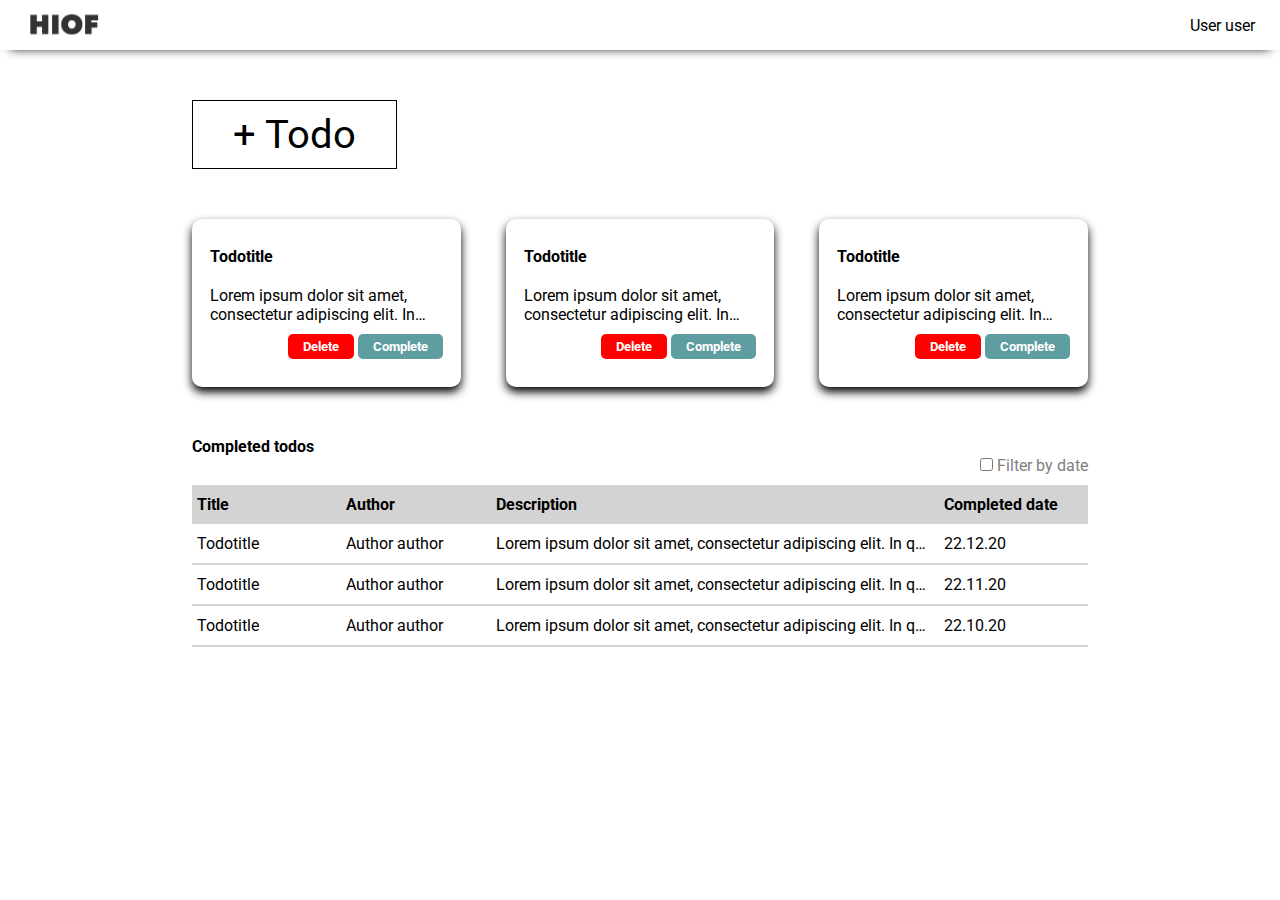
==== oppgave1.html @ c2cf8ce4 "a" ====
<!DOCTYPE html>
<html lang="en">
<head>
    <meta charset="UTF-8">
    <title>Title</title>
    <link rel="stylesheet" href="css/startPage.css">
    <link rel="stylesheet" href="css/createTodo.css">
    <script rel="script" src="js/start.js"></script>
    <link href="https://fonts.googleapis.com/css2?family=Roboto:ital,wght@0,300;0,400;0,500;0,700;0,900;1,100;1,300;1,400;1,500;1,700;1,900&display=swap" rel="stylesheet">
</head>
<body id="body">
    <nav>
        <img alt="Image of fake HIOF logo" src="images/hiof.png"/>
        <p>User user</p>
    </nav>
    <main>
        <div>
            <button id="addTodoBtn">+ Todo</button>
        </div>
        <!-- Todotitles -->
        <section id="todoList">
            <article>
                <p class="titleForTodo">Todotitle</p>
                <p class="descriptionForTodo">Lorem ipsum dolor sit amet, consectetur adipiscing elit. In quis ex in augue consectetur egestas nec in justo. Integer dictum tortor nec tincidunt dapibus. Nunc quis nisl quis nibh vehicula elementum.</p>
                <div>
                    <button class="deleteTodo">Delete</button>
                    <button class="completeTodo">Complete</button>
                </div>
            </article>
            <article>
                <p class="titleForTodo">Todotitle</p>
                <p class="descriptionForTodo">Lorem ipsum dolor sit amet, consectetur adipiscing elit. In quis ex in augue consectetur egestas nec in justo. Integer dictum tortor nec tincidunt dapibus. Nunc quis nisl quis nibh vehicula elementum.</p>
                <div>
                    <button class="deleteTodo">Delete</button>
                    <button class="completeTodo">Complete</button>
                </div>
            </article>
            <article>
                <p class="titleForTodo">Todotitle</p>
                <p class="descriptionForTodo">Lorem ipsum dolor sit amet, consectetur adipiscing elit. In quis ex in augue consectetur egestas nec in justo. Integer dictum tortor nec tincidunt dapibus. Nunc quis nisl quis nibh vehicula elementum.</p>
                <div>
                    <button class="deleteTodo">Delete</button>
                    <button class="completeTodo">Complete</button>
                </div>
            </article>
        </section>
        <section id="completedTodos">
            <p>Completed todos</p>
            <div>
                <div>
                    <input type="checkbox" id="checkbox_FilterByDate">
                    <label for="checkbox_FilterByDate">Filter by date</label>
                </div>
            </div>
            <div id="listOfCompletedTodos">
                <article class="firstLineOnListOfCompletedTodos">
                    <p class="title">Title</p>
                    <p class="author">Author</p>
                    <p class="description">Description</p>
                    <p class="completedDate">Completed date</p>
                </article>
                <article>
                    <p class="title">Todotitle</p>
                    <p class="author">Author author</p>
                    <p class="description">Lorem ipsum dolor sit amet, consectetur adipiscing elit. In quis ex in augue consectetur egestas nec in justo. Integer dictum tortor nec tincidunt dapibus. Nunc quis nisl quis nibh vehicula elementum.</p>
                    <p class="completedDate">22.12.20</p>
                </article>
                <article>
                    <p class="title">Todotitle</p>
                    <p class="author">Author author</p>
                    <p class="description">Lorem ipsum dolor sit amet, consectetur adipiscing elit. In quis ex in augue consectetur egestas nec in justo. Integer dictum tortor nec tincidunt dapibus. Nunc quis nisl quis nibh vehicula elementum.</p>
                    <p class="completedDate">22.11.20</p>
                </article>
                <article>
                    <p class="title">Todotitle</p>
                    <p class="author">Author author</p>
                    <p class="description">Lorem ipsum dolor sit amet, consectetur adipiscing elit. In quis ex in augue consectetur egestas nec in justo. Integer dictum tortor nec tincidunt dapibus. Nunc quis nisl quis nibh vehicula elementum.</p>
                    <p class="completedDate">22.10.20</p>
                </article>
            </div>
        </section>
    </main>

    <div id="beforeCreateTodo">
        <section id="createTodo">
            <div id="notExitable"> <!--English....-->
                <div>
                    <p>New todo</p>
                    <p id="exitCreateTodo" class="exit">X</p>
                </div>
                <form>
                    <label for="titleOnNewTODO">Title</label>
                    <input type="text" id="titleOnNewTODO">
                    <label for="descriptionOnNewTODO">Description</label>
                    <textarea id="descriptionOnNewTODO"></textarea>
                    <label for="authorOnNewTODO">Author</label>
                    <input type="text" id="authorOnNewTODO">
                    <input type="submit" value="Create">
                </form>
            </div>
        </section>
    </div>
</body>
</html>
---- css/startPage.css ----
* {
    box-sizing: border-box;
    margin: 0;
    padding: 0;
    font-family: 'Roboto', sans-serif;
}

body {
    display: flex;
    flex-direction: column;
}

nav {
    display: flex;
    flex-direction: row;
    justify-content: space-between;
    align-items: center;
    padding: 0 25px;
    box-shadow: 0px 10px 10px -10px rgba(0,0,0,0.75);
}

main {
    padding: 50px 15%;
    display: flex;
    flex-direction: column;
}

main > div > button {
    font-size: 40px;
    padding: 10px 40px;
    background-color: white;
    border: 1px solid black;
    cursor: pointer;
}

main > div > button:hover {
    background-color: cadetblue;
}

main > section {
    margin-top: 50px;
    display: flex;
}

main > section#completedTodos {
    flex-direction: column;
    justify-content: space-between;
}

main > section#completedTodos > p {
    font-weight: bolder;
}

main > section#completedTodos > div:first-of-type > * {
    float: right;
}

main > section#completedTodos > div:first-of-type > div > label {
    color: grey;
}

main > section#completedTodos > div#listOfCompletedTodos {
    display: flex;
    flex-direction: column;
    padding: 10px 0;
}

main > section#completedTodos > div#listOfCompletedTodos > article {
    display: grid;
    grid-template-areas: "title author description completedDate";
    grid-template-columns: 1fr 1fr 3fr 1fr;
}

main > section#completedTodos > div#listOfCompletedTodos > article.firstLineOnListOfCompletedTodos {
    background-color: lightgrey;
    font-weight: bolder;
}

main > section#completedTodos > div#listOfCompletedTodos > article:not(.firstLineOnListOfCompletedTodos) {
    border-bottom: 2.5px solid lightgray;
}

main > section#completedTodos > div#listOfCompletedTodos > article > p {
    padding: 10px 5px;
    white-space: nowrap;
    overflow: hidden;
    text-overflow: ellipsis;
}

main > section#completedTodos > div#listOfCompletedTodos > article > p.title {
    grid-area: title;
}

main > section#completedTodos > div#listOfCompletedTodos > article > p.author {
    grid-area: author;
}

main > section#completedTodos > div#listOfCompletedTodos > article > p.description {
    grid-area: description;
}

main > section#completedTodos > div#listOfCompletedTodos > article > p.completedDate {
    grid-area: completedDate;
}

main > section#todoList {
    flex-direction: row;
    justify-content: space-between;
}

main > section#todoList > article {
    width: 30%;
    border-radius: 10px;
    padding: 2%;
    box-shadow: 0px 5px 10px 0px rgba(0,0,0,1);
}

main > section#todoList > article > *{
    padding: 10px 0;
}

main > section#todoList > article > p.titleForTodo {
    font-weight: bolder;
}

main > section#todoList > article > p.descriptionForTodo {
    overflow: hidden;
    text-overflow: ellipsis;
    -webkit-line-clamp: 2;
    height: 3em;
    display: -webkit-box;
    -webkit-box-orient: vertical;
}

main > section#todoList > article > div {
    float: right;
}

main > section#todoList > article > div > button {
    padding: 5px 15px;
    font-weight: bolder;
    border: none;
    border-radius: 5px;
    color: white;
}

main > section#todoList > article > div > button:hover {
    opacity: 0.5;
}

main > section#todoList > article > div > button.deleteTodo {
    background-color: red;
}

main > section#todoList > article > div > button.completeTodo {
    background-color: cadetblue;
}
---- css/createTodo.css ----
#beforeCreateTodo {
    position: absolute;
    width: 100%;
    height: 100vh;
    background-color: rgba(0, 0, 0, .65);
    display: none;
}

body {
    overflow-y: scroll;
}

#createTodo {
    height: 100vh;
    display: flex;
    justify-content: center;
    align-items: center;
}

#createTodo > div {
    background-color: white;
    padding: 20px;
    border-radius: 10px;
    width: 25%;
}

#createTodo > div > div {
    display: flex;
    flex-direction: row;
    justify-content: space-between;
    padding-bottom: 20px;
    border-bottom: 1px solid black;
}

#createTodo > div > div > p.exit {
    cursor: pointer;
}

#createTodo > div > form {
    padding: 20px 0;
    display: flex;
    flex-direction: column;
    justify-content: space-between;
}

#createTodo > div > form > input, #createTodo > div > form > textarea {
    padding: 10px;
}

#createTodo > div > form > input:not(:last-of-type), #createTodo > div > form > textarea {
    margin-bottom: 10px;
}

#createTodo > div > form > label {
    margin-bottom: 5px;
}

#createTodo > div > form > input:last-of-type {
    border: none;
    background-color: cadetblue;
}
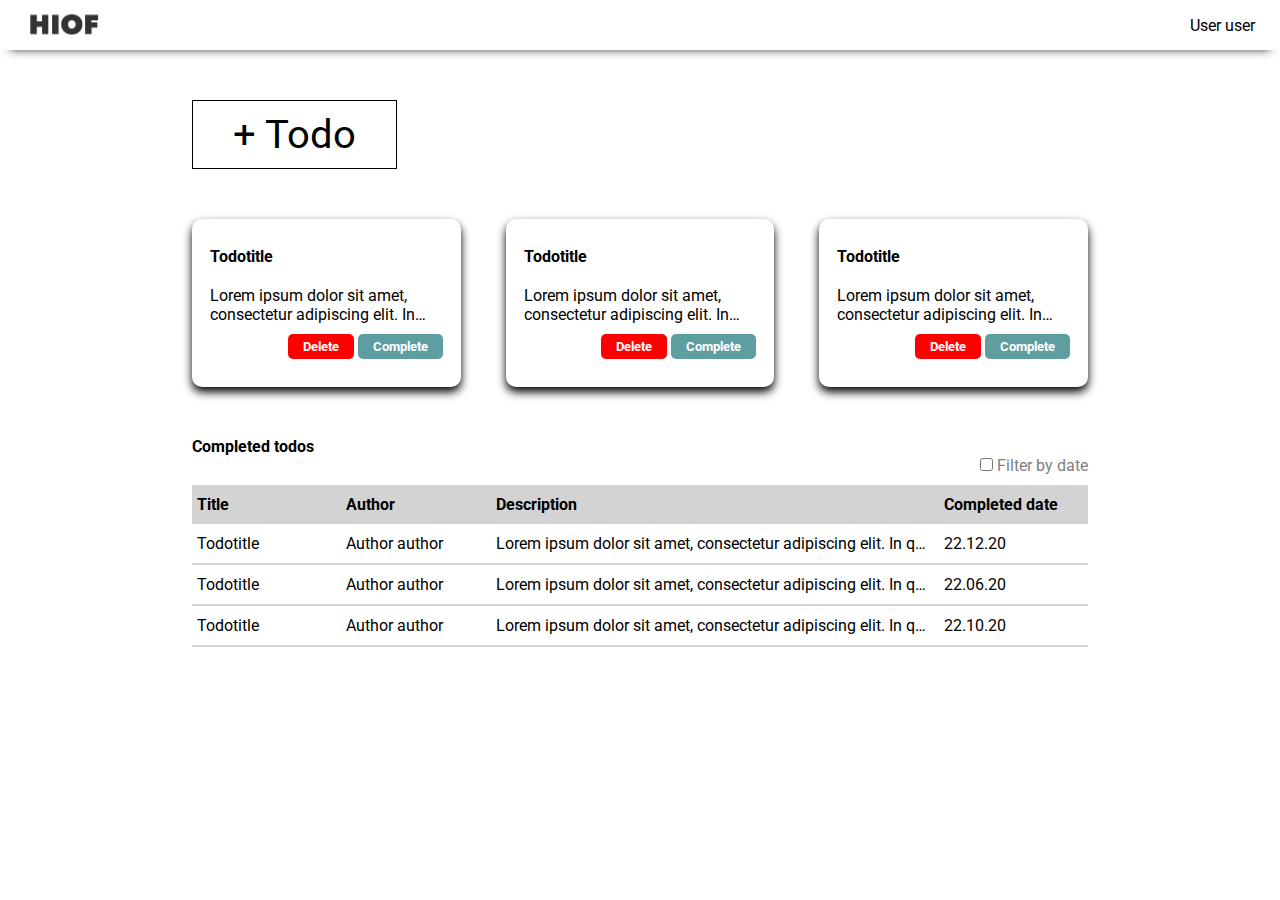
==== commit f8695016: "meme" ====
--- a/oppgave1.html
+++ b/oppgave1.html
@@ -26,6 +26,7 @@
                     <button class="deleteTodo">Delete</button>
                     <button class="completeTodo">Complete</button>
                 </div>
+                <p style="display: none" class="authorForTodo">Author author</p>
             </article>
             <article>
                 <p class="titleForTodo">Todotitle</p>
@@ -34,6 +35,7 @@
                     <button class="deleteTodo">Delete</button>
                     <button class="completeTodo">Complete</button>
                 </div>
+                <p style="display: none" class="authorForTodo">Author author</p>
             </article>
             <article>
                 <p class="titleForTodo">Todotitle</p>
@@ -42,6 +44,7 @@
                     <button class="deleteTodo">Delete</button>
                     <button class="completeTodo">Complete</button>
                 </div>
+                <p style="display: none" class="authorForTodo">Author author</p>
             </article>
         </section>
         <section id="completedTodos">
@@ -59,19 +62,19 @@
                     <p class="description">Description</p>
                     <p class="completedDate">Completed date</p>
                 </article>
-                <article>
+                <article class="sortList">
                     <p class="title">Todotitle</p>
                     <p class="author">Author author</p>
                     <p class="description">Lorem ipsum dolor sit amet, consectetur adipiscing elit. In quis ex in augue consectetur egestas nec in justo. Integer dictum tortor nec tincidunt dapibus. Nunc quis nisl quis nibh vehicula elementum.</p>
                     <p class="completedDate">22.12.20</p>
                 </article>
-                <article>
+                <article class="sortList">
                     <p class="title">Todotitle</p>
                     <p class="author">Author author</p>
                     <p class="description">Lorem ipsum dolor sit amet, consectetur adipiscing elit. In quis ex in augue consectetur egestas nec in justo. Integer dictum tortor nec tincidunt dapibus. Nunc quis nisl quis nibh vehicula elementum.</p>
-                    <p class="completedDate">22.11.20</p>
+                    <p class="completedDate">22.06.20</p>
                 </article>
-                <article>
+                <article class="sortList">
                     <p class="title">Todotitle</p>
                     <p class="author">Author author</p>
                     <p class="description">Lorem ipsum dolor sit amet, consectetur adipiscing elit. In quis ex in augue consectetur egestas nec in justo. Integer dictum tortor nec tincidunt dapibus. Nunc quis nisl quis nibh vehicula elementum.</p>
@@ -88,14 +91,15 @@
                     <p>New todo</p>
                     <p id="exitCreateTodo" class="exit">X</p>
                 </div>
+                <p id="feilmelding"></p>
                 <form>
                     <label for="titleOnNewTODO">Title</label>
-                    <input type="text" id="titleOnNewTODO">
-                    <label for="descriptionOnNewTODO">Description</label>
-                    <textarea id="descriptionOnNewTODO"></textarea>
+                    <input type="text" id="titleOnNewTODO" required>
+                    <label for="descriptionOnNewTODO">Description (<span id="charLeftInDescription">125</span> characters left)</label>
+                    <input type="text" id="descriptionOnNewTODO" maxlength="125">
                     <label for="authorOnNewTODO">Author</label>
                     <input type="text" id="authorOnNewTODO">
-                    <input type="submit" value="Create">
+                    <input type="button" value="Create" id="addTodoToTodos">
                 </form>
             </div>
         </section>
--- a/css/startPage.css
+++ b/css/startPage.css
@@ -106,9 +106,11 @@
 main > section#todoList {
     flex-direction: row;
     justify-content: space-between;
+    width: 100%;
 }
 
 main > section#todoList > article {
+    display: block;
     width: 30%;
     border-radius: 10px;
     padding: 2%;
--- a/css/createTodo.css
+++ b/css/createTodo.css
@@ -22,6 +22,12 @@
     padding: 20px;
     border-radius: 10px;
     width: 25%;
+}
+
+#createTodo > div > p#feilmelding {
+    color: red;
+    padding-top: 20px;
+    display: none;
 }
 
 #createTodo > div > div {
